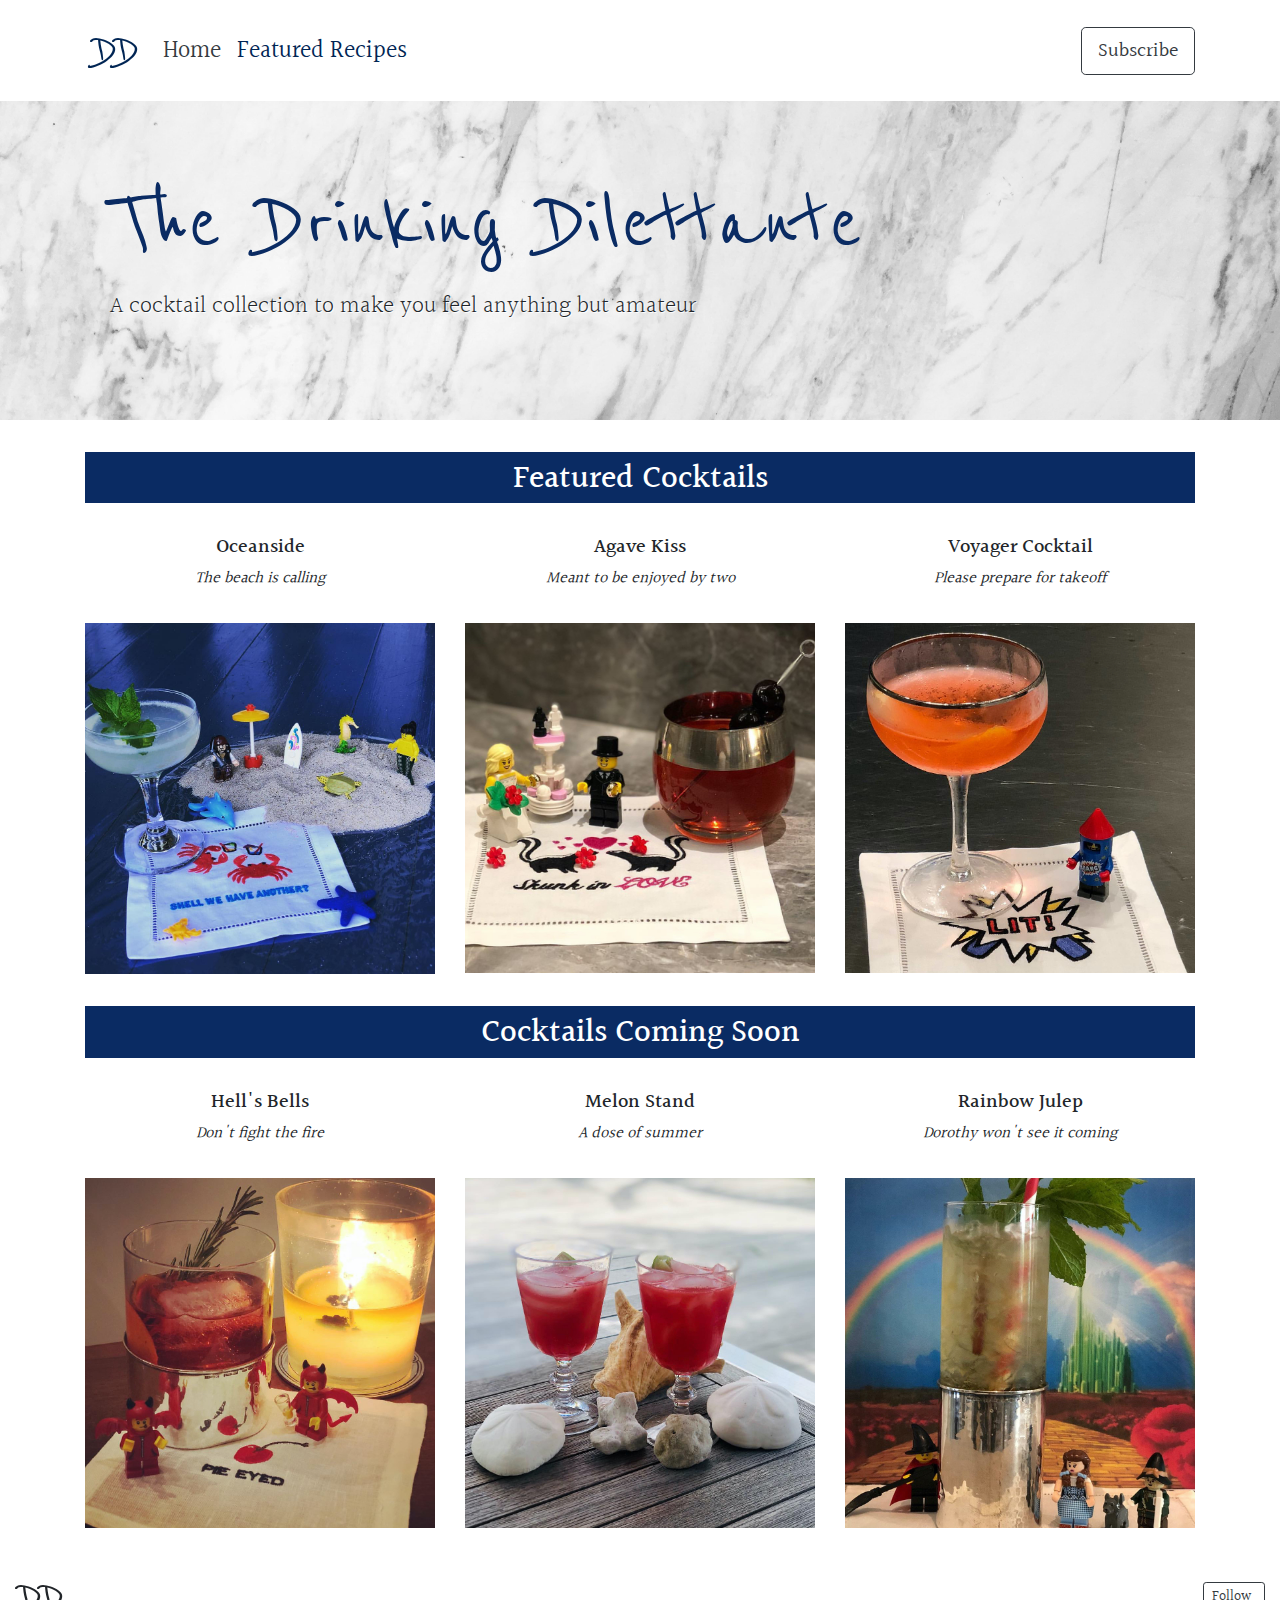
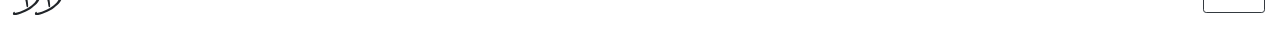
==== index.html @ 20c363a7 "Initial commit" ====
<!DOCTYPE html>
<html lang="en">
<head>
    <meta charset="UTF-8">
    <meta name="viewport" content="width=device-width, initial-scale=1.0">
    <title>Drinking Dilettante</title>

     <!-- Google Fonts | font-family: 'Reenie Beanie', cursive;
font-family: 'Halant', serif;, cursive; -->
    <link href="https://fonts.googleapis.com/css2?family=Halant:wght@300&family=Reenie+Beanie&display=swap" rel="stylesheet">     
    
    <!-- Font Awesome -->
    <!--    <i class="fab fa-instagram"></i>
    <i class="far fa-envelope"></i>  -->
    <link rel="stylesheet" href="https://use.fontawesome.com/releases/v5.6.3/css/all.css" integrity="sha384-UHRtZLI+pbxtHCWp1t77Bi1L4ZtiqrqD80Kn4Z8NTSRyMA2Fd33n5dQ8lWUE00s/" crossorigin="anonymous">
 
     <!-- Bootstrap CSS -->
    <link rel="stylesheet" href="https://stackpath.bootstrapcdn.com/bootstrap/4.4.1/css/bootstrap.min.css" integrity="sha384-Vkoo8x4CGsO3+Hhxv8T/Q5PaXtkKtu6ug5TOeNV6gBiFeWPGFN9MuhOf23Q9Ifjh" crossorigin="anonymous">
 
     <!-- My own CSS -->
    <link rel="stylesheet" href="styles.css">    
</head>

<body>
  <!-- Navbar -->
    <!-- https://getbootstrap.com/docs/4.4/components/navbar -->
    <!-- I'm using the "navbar-light" color scheme, and a custom background color, defined in my styles.css -->
    <!-- Because the navbar has a "container" inside, it has gutters (spacing) on the left and right -->
    <!-- https://getbootstrap.com/docs/4.4/components/navbar/#containers -->
    <nav class="navbar navbar-expand-sm navbar-light">
        <div class="container">
          <a class="navbar-brand disabled" href="#">DD</a>
          <button class="navbar-toggler" type="button" data-toggle="collapse" data-target="#navbarNavAltMarkup" aria-controls="navbarNavAltMarkup" aria-expanded="false" aria-label="Toggle navigation">
            <span class="navbar-toggler-icon"></span>
          </button>
          <div class="collapse navbar-collapse" id="navbarNavAltMarkup">
            <!-- The "ml-auto" means - set the left margin as high as you can, automatically -->
            <!-- This causes the links to move to the right -->
            <!-- https://getbootstrap.com/docs/4.4/utilities/flex/#auto-margins -->
            <div class="navbar-nav mr-auto">
              <a class="nav-item nav-link disabled" href="index.html">Home <span class="sr-only">(current)</span></a>
              <a class="nav-item nav-link" href="page2.html">Featured Recipes</a>
            </div>
            <div class="navbar-nav ml-auto">
              <a class="btn btn-outline-dark btn-lg" href="page3.html">Subscribe</a>
            </div>
          </div>
        </div>
      </nav>
    <!-- Full width Jumbotron -->
    <!-- https://getbootstrap.com/docs/4.4/components/jumbotron/ -->
    <div class="jumbotron jumbotron-fluid">
        <div class="container">
          <h1 class="display-4">The Drinking Dilettante</h1 class="display-4">
          <p class="lead">A cocktail collection to make you feel anything but amateur</p>
        </div>
    </div>

    <div class="container">
        <div class="row">
          <div class="col text-center">
            <h2>Featured Cocktails</h2>
          </div>
        </div> 
        <div class="row mt-4">
            <div class="col-md-4 text-center">
              <h5>Oceanside</h5>
              <p>The beach is calling</p>
              <p><img src="oceansidesquare.jpeg" class=img-fluid></p> 
            </div>
            <div class="col-md-4 text-center">
              <h5>Agave Kiss</h5>
              <p>Meant to be enjoyed by two</p>
              <p><img src="agavekisssquare.jpeg" class=img-fluid></p>            
            </div>
            <div class="col-md-4 text-center">
              <h5>Voyager Cocktail</h5>
              <p>Please prepare for takeoff </p>  
              <p><img src="voyagercocktailsquare.jpeg" class=img-fluid></p>          
            </div>
          </div>
        </div> 
    </div>       

    <div class="container">
        <div class="row">
          <div class="col text-center">
            <h2>Cocktails Coming Soon</h2>
          </div>
        </div> 
        <div class="row mt-4">
            <div class="col-md-4 text-center">
              <h5>Hell's Bells</h5>
              <p>Don't fight the fire</p>
              <p><img src="hellsbells.jpeg" class=img-fluid></p> 
            </div>
            <div class="col-md-4 text-center">
              <h5>Melon Stand</h5>
              <p>A dose of summer</p>
              <p><img src="melonstand.jpeg" class=img-fluid></p>            
            </div>
            <div class="col-md-4 text-center">
              <h5>Rainbow Julep</h5>
              <p>Dorothy won't see it coming</p>  
              <p><img src="rainbowjulep.jpeg" class=img-fluid></p>          
            </div>
          </div>
        </div> 
    </div>       

    <!-- Footer, just another grid, with a class added for custom styling -->
<div class="row align-items-center">
    <div class="col">
        <a class=footerlogo>DD</a>
    </div>
    <div class="col1">
        <a class="btn btn-outline-dark btn-sm" href="https://www.instagram.com/thedrinkingdilettante/">
            Follow<i class="fab fa-instagram"></i>
        </a> 
    </div>
</div>
   
</body>
</html>
---- styles.css ----
body{
    font-family: 'Halant', serif;
}

.navbar-light .navbar-brand{
    font-family:'Reenie Beanie', cursive;
    color: #002554;
    font-size: 50px;
}

.navbar-light .navbar-nav .nav-link.disabled{
    color: #353A40;
}

.navbar-light .navbar-nav .nav-link {
    color: #002554;
}

.navbar {
    font-family: 'Halant', serif;
    font-size: x-large;
}

.navbar .container{
    padding-top: 0px;
    padding-bottom: 0px;
    padding-left: 25px;
}
.jumbotron {
    /* Background */
    background-attachment: fixed;
    background-image: url(marble.jpg);
    background-repeat: no-repeat;
    background-size: cover;
  }

.display-4{
    font-size: 6rem;
    font-family: 'Reenie Beanie', cursive;
    color: #0A2B63;
  }

.jumbotron .container {
    padding-left: 40px;
  }

.lead{
    font-size: 1.5rem;
    font-family: 'Halant', serif;
    font-style: normal;
    text-shadow: .75px .75px .75px #FFFFFF;
  }

img{
      display: block;
      margin-left: auto;
      margin-right: auto;
  }

h2{
    background-color: #0A2B63;
    color: #FFFFFF;
    padding-top: .55rem;
    padding-bottom: .25rem;
}

.footerlogo{
    font-family:'Reenie Beanie', cursive;
    color: #002554;
    font-size: 50px;
    text-align: left;
    vertical-align: middle;
    padding-left: 20px;
}

.row.align-items-center{
    background-image: url(marble.jpg);
    background-attachment: fixed;
    background-repeat: no-repeat;
    background-size: cover;
}

i.fab.fa-instagram{
    padding-left: 4px;
    padding-bottom: 2px;
}

.btn-sm{
    margin-right: 30px;
}

.jumbotron2{
   padding-top: 2rem; 
   padding-bottom: 2rem;
   background-attachment: fixed;
    background-image: url(marble.jpg);
    background-repeat: no-repeat;
    background-size: cover;
}

p{
    margin-bottom: 2rem;
    font-style: italic;
}

.mr-3{
    width: 300px;
    height: 300px;
    margin-top: 1.5rem;
    margin-right: 1.5rem!important;
}

.mb-1{
    margin-top: 2rem!important;
    font-size: xx-large;
}

li{
    list-style-type: none;
}

h3{
    font-size: 1rem;
    margin-top: 0.5rem;
}

.container.text-center{
    margin-top: 2rem;
}

.my-5{
    margin-top: 0.5rem!important;
    margin-bottom: 0.5rem!important;
}
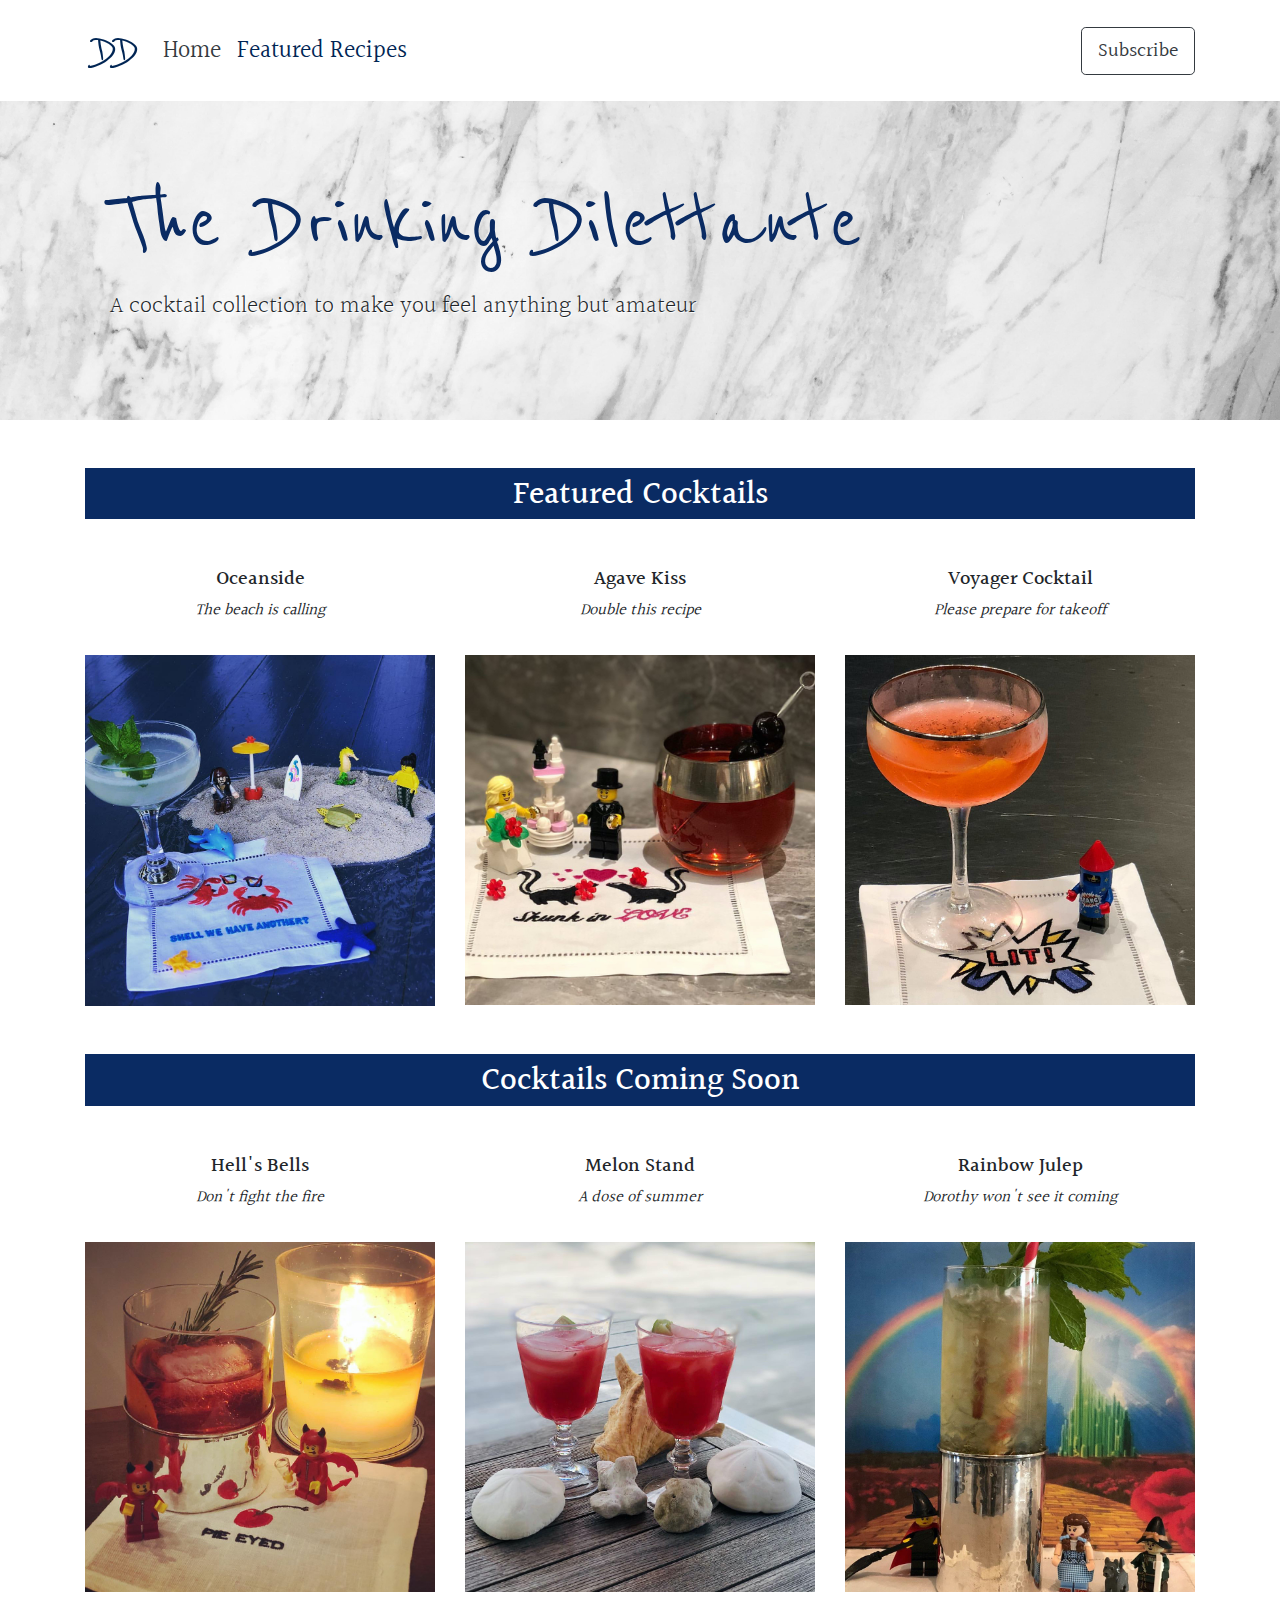
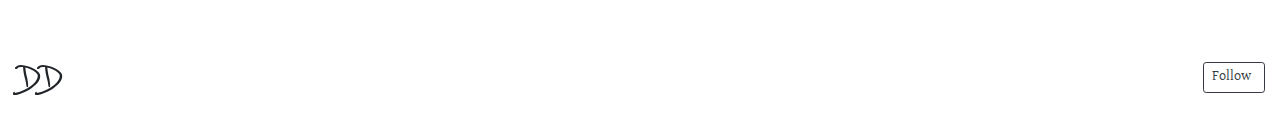
==== commit e41f6696: "Change caption" ====
--- a/index.html
+++ b/index.html
@@ -6,13 +6,12 @@
     <title>Drinking Dilettante</title>
 
      <!-- Google Fonts | font-family: 'Reenie Beanie', cursive;
-font-family: 'Halant', serif;, cursive; -->
+        font-family: 'Halant', serif;, cursive; -->
     <link href="https://fonts.googleapis.com/css2?family=Halant:wght@300&family=Reenie+Beanie&display=swap" rel="stylesheet">     
     
     <!-- Font Awesome -->
-    <!--    <i class="fab fa-instagram"></i>
-    <i class="far fa-envelope"></i>  -->
-    <link rel="stylesheet" href="https://use.fontawesome.com/releases/v5.6.3/css/all.css" integrity="sha384-UHRtZLI+pbxtHCWp1t77Bi1L4ZtiqrqD80Kn4Z8NTSRyMA2Fd33n5dQ8lWUE00s/" crossorigin="anonymous">
+    <!--  Use:  <i class="fab fa-instagram"></i>
+    <link rel="stylesheet" href="https://use.fontawesome.com/releases/v5.6.3/css/all.css" integrity="sha384-UHRtZLI+pbxtHCWp1t77Bi1L4ZtiqrqD80Kn4Z8NTSRyMA2Fd33n5dQ8lWUE00s/" crossorigin="anonymous"> -->
  
      <!-- Bootstrap CSS -->
     <link rel="stylesheet" href="https://stackpath.bootstrapcdn.com/bootstrap/4.4.1/css/bootstrap.min.css" integrity="sha384-Vkoo8x4CGsO3+Hhxv8T/Q5PaXtkKtu6ug5TOeNV6gBiFeWPGFN9MuhOf23Q9Ifjh" crossorigin="anonymous">
@@ -22,11 +21,7 @@
 </head>
 
 <body>
-  <!-- Navbar -->
-    <!-- https://getbootstrap.com/docs/4.4/components/navbar -->
-    <!-- I'm using the "navbar-light" color scheme, and a custom background color, defined in my styles.css -->
-    <!-- Because the navbar has a "container" inside, it has gutters (spacing) on the left and right -->
-    <!-- https://getbootstrap.com/docs/4.4/components/navbar/#containers -->
+
     <nav class="navbar navbar-expand-sm navbar-light">
         <div class="container">
           <a class="navbar-brand disabled" href="#">DD</a>
@@ -34,9 +29,8 @@
             <span class="navbar-toggler-icon"></span>
           </button>
           <div class="collapse navbar-collapse" id="navbarNavAltMarkup">
-            <!-- The "ml-auto" means - set the left margin as high as you can, automatically -->
+            <!-- Note from Eng: The "ml-auto" means - set the left margin as high as you can, automatically -->
             <!-- This causes the links to move to the right -->
-            <!-- https://getbootstrap.com/docs/4.4/utilities/flex/#auto-margins -->
             <div class="navbar-nav mr-auto">
               <a class="nav-item nav-link disabled" href="index.html">Home <span class="sr-only">(current)</span></a>
               <a class="nav-item nav-link" href="page2.html">Featured Recipes</a>
@@ -47,8 +41,7 @@
           </div>
         </div>
       </nav>
-    <!-- Full width Jumbotron -->
-    <!-- https://getbootstrap.com/docs/4.4/components/jumbotron/ -->
+    
     <div class="jumbotron jumbotron-fluid">
         <div class="container">
           <h1 class="display-4">The Drinking Dilettante</h1 class="display-4">
@@ -70,7 +63,7 @@
             </div>
             <div class="col-md-4 text-center">
               <h5>Agave Kiss</h5>
-              <p>Meant to be enjoyed by two</p>
+              <p>Double this recipe</p>
               <p><img src="agavekisssquare.jpeg" class=img-fluid></p>            
             </div>
             <div class="col-md-4 text-center">
@@ -108,7 +101,6 @@
         </div> 
     </div>       
 
-    <!-- Footer, just another grid, with a class added for custom styling -->
 <div class="row align-items-center">
     <div class="col">
         <a class=footerlogo>DD</a>
@@ -119,6 +111,12 @@
         </a> 
     </div>
 </div>
-   
+
+    <!-- JavaScript -->
+    <!-- jQuery first, then Popper.js, then Bootstrap JS -->
+    <script src="https://code.jquery.com/jquery-3.4.1.slim.min.js" integrity="sha384-J6qa4849blE2+poT4WnyKhv5vZF5SrPo0iEjwBvKU7imGFAV0wwj1yYfoRSJoZ+n" crossorigin="anonymous"></script>
+    <script src="https://cdn.jsdelivr.net/npm/popper.js@1.16.0/dist/umd/popper.min.js" integrity="sha384-Q6E9RHvbIyZFJoft+2mJbHaEWldlvI9IOYy5n3zV9zzTtmI3UksdQRVvoxMfooAo" crossorigin="anonymous"></script>
+    <script src="https://stackpath.bootstrapcdn.com/bootstrap/4.4.1/js/bootstrap.min.js" integrity="sha384-wfSDF2E50Y2D1uUdj0O3uMBJnjuUD4Ih7YwaYd1iqfktj0Uod8GCExl3Og8ifwB6" crossorigin="anonymous"></script>
+
 </body>
 </html>--- a/styles.css
+++ b/styles.css
@@ -131,4 +131,9 @@
 .my-5{
     margin-top: 0.5rem!important;
     margin-bottom: 0.5rem!important;
+}
+
+div.col{
+    padding-top: 1rem;
+    padding-bottom: 1rem;
 }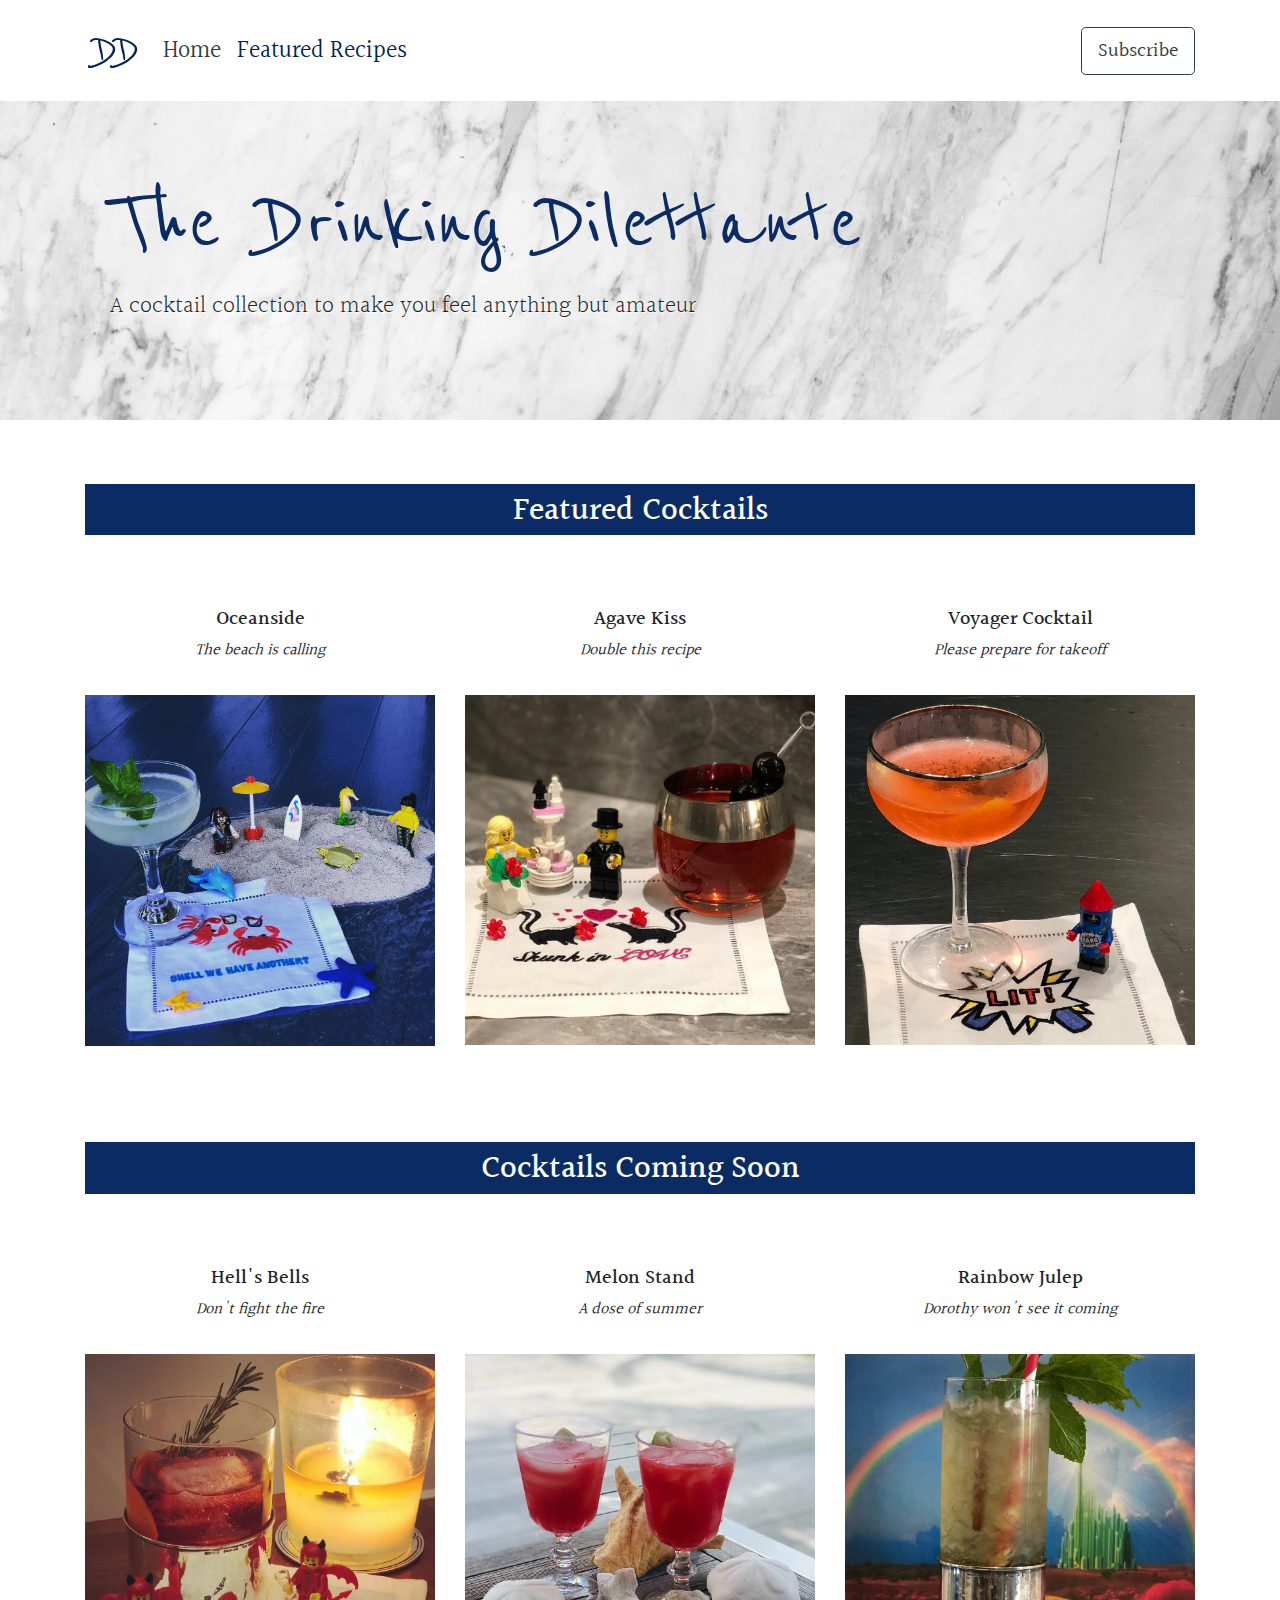
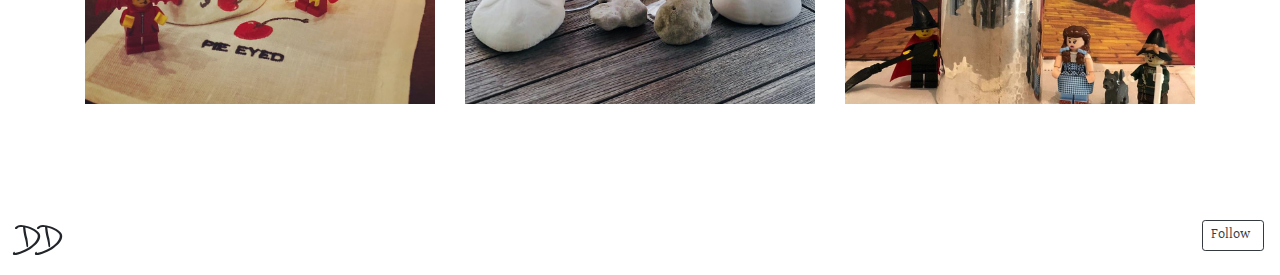
==== commit 78177d97: "Update Footer" ====
--- a/index.html
+++ b/index.html
@@ -10,8 +10,8 @@
     <link href="https://fonts.googleapis.com/css2?family=Halant:wght@300&family=Reenie+Beanie&display=swap" rel="stylesheet">     
     
     <!-- Font Awesome -->
-    <!--  Use:  <i class="fab fa-instagram"></i>
-    <link rel="stylesheet" href="https://use.fontawesome.com/releases/v5.6.3/css/all.css" integrity="sha384-UHRtZLI+pbxtHCWp1t77Bi1L4ZtiqrqD80Kn4Z8NTSRyMA2Fd33n5dQ8lWUE00s/" crossorigin="anonymous"> -->
+    <!--  Use:  <i class="fab fa-instagram"></i> -->
+    <link rel="stylesheet" href="https://use.fontawesome.com/releases/v5.6.3/css/all.css" integrity="sha384-UHRtZLI+pbxtHCWp1t77Bi1L4ZtiqrqD80Kn4Z8NTSRyMA2Fd33n5dQ8lWUE00s/" crossorigin="anonymous">
  
      <!-- Bootstrap CSS -->
     <link rel="stylesheet" href="https://stackpath.bootstrapcdn.com/bootstrap/4.4.1/css/bootstrap.min.css" integrity="sha384-Vkoo8x4CGsO3+Hhxv8T/Q5PaXtkKtu6ug5TOeNV6gBiFeWPGFN9MuhOf23Q9Ifjh" crossorigin="anonymous">
@@ -101,16 +101,15 @@
         </div> 
     </div>       
 
-<div class="row align-items-center">
-    <div class="col">
-        <a class=footerlogo>DD</a>
-    </div>
-    <div class="col1">
+<ul class="nav">
+    <li class="nav-item mr-auto">
+          <a class=footerlogo>DD</a>
+      </li>
+    <li class="nav-item ml-auto">
         <a class="btn btn-outline-dark btn-sm" href="https://www.instagram.com/thedrinkingdilettante/">
-            Follow<i class="fab fa-instagram"></i>
-        </a> 
-    </div>
-</div>
+            Follow<i class="fab fa-instagram"></i></a>
+    </li>
+  </ul>
 
     <!-- JavaScript -->
     <!-- jQuery first, then Popper.js, then Bootstrap JS -->
--- a/styles.css
+++ b/styles.css
@@ -27,7 +27,6 @@
     padding-left: 25px;
 }
 .jumbotron {
-    /* Background */
     background-attachment: fixed;
     background-image: url(marble.jpg);
     background-repeat: no-repeat;
@@ -71,6 +70,7 @@
     text-align: left;
     vertical-align: middle;
     padding-left: 20px;
+    padding-right: 20px;
 }
 
 .row.align-items-center{
@@ -78,6 +78,8 @@
     background-attachment: fixed;
     background-repeat: no-repeat;
     background-size: cover;
+    margin-top: 0rem;
+    margin-bottom: 0rem;
 }
 
 i.fab.fa-instagram{
@@ -86,7 +88,10 @@
 }
 
 .btn-sm{
-    margin-right: 30px;
+    vertical-align: middle;
+    margin-top: 1.25rem;
+    margin-bottom: 1rem;
+    margin-right: 1rem
 }
 
 .jumbotron2{
@@ -103,18 +108,6 @@
     font-style: italic;
 }
 
-.mr-3{
-    width: 300px;
-    height: 300px;
-    margin-top: 1.5rem;
-    margin-right: 1.5rem!important;
-}
-
-.mb-1{
-    margin-top: 2rem!important;
-    font-size: xx-large;
-}
-
 li{
     list-style-type: none;
 }
@@ -128,12 +121,14 @@
     margin-top: 2rem;
 }
 
-.my-5{
-    margin-top: 0.5rem!important;
-    margin-bottom: 0.5rem!important;
+.row {
+    margin-top: 4rem;
+    margin-bottom: 4rem;
 }
 
-div.col{
-    padding-top: 1rem;
-    padding-bottom: 1rem;
+.nav {
+    background-attachment: fixed;
+    background-image: url(marble.jpg);
+    background-repeat: no-repeat;
+    background-size: cover;
 }